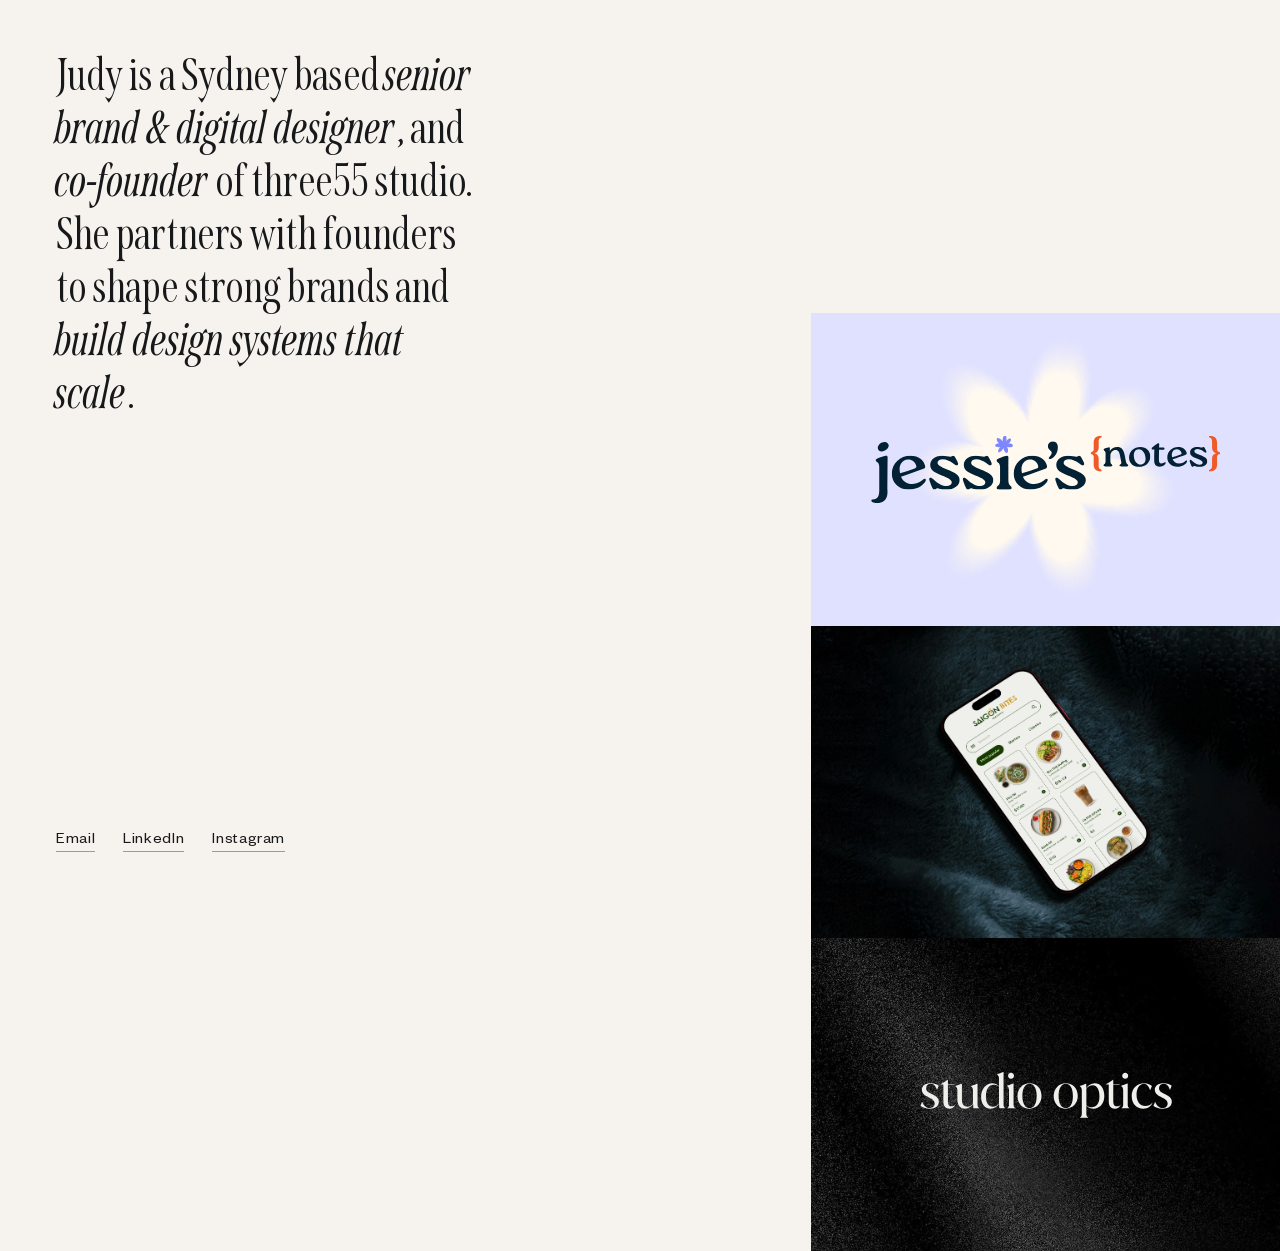
==== index.html @ 159ee89d "Use a static mockup for the Saigon Bites homepage cover Co-Authored-By: Claude Opus 5 <noreply@anthr" ====
<!DOCTYPE html>
<html lang="en">
<head>
<meta charset="utf-8">
<meta name="viewport" content="width=device-width, initial-scale=1">
<title>Judy Lai — Brand &amp; Digital Designer</title>
<meta name="description" content="Judy Lai is a senior brand and digital designer based in Sydney, Australia, and co-founder of three55 studio.">
<link rel="canonical" href="https://judylai.co/">
<meta property="og:type" content="website">
<meta property="og:title" content="Judy Lai — Brand &amp; Digital Designer">
<meta property="og:description" content="Senior brand and digital designer based in Sydney, Australia. Co-founder of three55 studio.">
<meta property="og:image" content="./assets/cover-pendula.jpg">
<meta name="twitter:card" content="summary_large_image">
<link rel="icon" href="/favicon.svg" type="image/svg+xml">
<link rel="stylesheet" href="/css/site.css">
<script src="/vendor/lottie.min.js" defer></script>
<script src="/js/site.js" defer></script>
</head>
<body id="top">

  <main class="home" id="work">

    <div class="home__intro">
      <h1 class="home__statement">
        Judy is a Sydney based <i>senior brand &amp; digital designer</i>, and <i>co-founder</i> of&nbsp;three55 studio. She partners with founders to shape strong brands and <i>build design systems that scale</i>.
      </h1>
      <div class="home__social">
        <a class="hover-accent" href="mailto:judylai.co@gmail.com">Email</a>
        <a class="hover-accent" href="https://www.linkedin.com/in/judyco/" target="_blank" rel="noopener">LinkedIn</a>
        <a class="hover-accent" href="https://www.instagram.com/judy.co" target="_blank" rel="noopener">Instagram</a>
      </div>
    </div>

    <div class="home__work">

      <a class="proj-card" href="/pendula">
        <div class="proj-card__media">
          <video src="/assets/pendula-cover.mp4" autoplay loop muted playsinline preload="metadata"></video>
          <div class="proj-overlay">
            <p>An enterprise level rebrand that lead to a 30M acquisition</p>
          </div>
        </div>
      </a>

      <a class="proj-card" href="/jessies-notes">
        <div class="proj-card__media">
          <div class="lottie" data-lottie="./assets/jessiesnotes-cover.json" data-lottie-fit="slice" role="img" aria-label="Jessie's Notes"></div>
          <div class="proj-overlay">
            <p>An award winning brand &amp; website</p>
          </div>
        </div>
      </a>

      <a class="proj-card" href="/saigon-bites">
        <div class="proj-card__media">
          <img src="/assets/SB-cover-mockup.webp" alt="Saigon Bites" loading="lazy">
          <div class="proj-overlay">
            <p>A slick website that moved phone orders to seamless online ordering</p>
          </div>
        </div>
      </a>

      <a class="proj-card" href="/studio-optics">
        <div class="proj-card__media">
          <div class="lottie" data-lottie="./assets/so-cover.json" data-lottie-fit="slice" role="img" aria-label="Studio Optics"></div>
          <div class="proj-overlay">
            <p>A cohesive brand &amp; website experience for a multi-location business</p>
          </div>
        </div>
      </a>

    </div>

  </main>

</body>
</html>
---- css/site.css ----
/* ==========================================================================
   Judy Lai — portfolio
   Shared styles. Page-specific one-offs stay inline in the HTML.
   ========================================================================== */

/* --- Fonts ---------------------------------------------------------------
   Founders Grotesk and Span Compressed are licensed from Klim Type Foundry.
   These are the .woff2 web kit files — licensed for web embedding. Do not
   commit the desktop .otf files here. See README.
   ------------------------------------------------------------------------ */
@font-face { font-family: 'Span Compressed'; src: url('../fonts/SpanCompressed-Light.woff2') format('woff2');         font-weight: 300; font-display: swap; }
@font-face { font-family: 'Span Compressed'; src: url('../fonts/SpanCompressed-Regular.woff2') format('woff2');       font-weight: 400; font-display: swap; }
@font-face { font-family: 'Span Compressed'; src: url('../fonts/SpanCompressed-RegularItalic.woff2') format('woff2'); font-weight: 400; font-style: italic; font-display: swap; }
@font-face { font-family: 'Founders Grotesk'; src: url('../fonts/FoundersGrotesk-Light.woff2') format('woff2');    font-weight: 300; font-display: swap; }
@font-face { font-family: 'Founders Grotesk'; src: url('../fonts/FoundersGrotesk-Regular.woff2') format('woff2');  font-weight: 400; font-display: swap; }
@font-face { font-family: 'Founders Grotesk'; src: url('../fonts/FoundersGrotesk-Medium.woff2') format('woff2');   font-weight: 500; font-display: swap; }
@font-face { font-family: 'Founders Grotesk'; src: url('../fonts/FoundersGrotesk-Semibold.woff2') format('woff2'); font-weight: 600; font-display: swap; }
@font-face { font-family: 'Founders Grotesk'; src: url('../fonts/FoundersGrotesk-Bold.woff2') format('woff2');     font-weight: 700; font-display: swap; }

/* --- Tokens --------------------------------------------------------------- */
:root {
  --paper:  #F6F3EE;
  --ink:    #17181A;
  --ink-60: #454641;
  --ink-40: #8A8578;
  --accent: #F05436;
  --rule:   rgba(23, 24, 26, 0.1);
  --gutter: 56px;
  --sans:  'Founders Grotesk', sans-serif;
  --serif: 'Span Compressed', serif;
}

/* --- Base ----------------------------------------------------------------- */
* { box-sizing: border-box; }

body {
  margin: 0;
  background: var(--paper);
  color: var(--ink);
  font-family: var(--sans);
  min-height: 100vh;
  -webkit-font-smoothing: antialiased;
}

::selection { background: var(--accent); color: var(--paper); }

img, video { max-width: 100%; }

/* Each case study sets its own selection colour via a body class. */
body.case-pendula      ::selection { background: #008FEF; color: #fff; }
body.case-jessiesnotes ::selection { background: #2B4EFF; color: #fff; }
body.case-saigonbites  ::selection { background: #C1502E; color: #fff; }
body.case-studiooptics ::selection { background: #3F7D6E; color: #fff; }

/* --- Links ---------------------------------------------------------------- */
/* Replaces the design export's `style-hover` attribute. */
a.hover-accent { transition: color 0.2s ease; }
a.hover-accent:hover,
a.hover-accent:focus-visible { color: var(--accent); }

:focus-visible { outline: 2px solid var(--accent); outline-offset: 3px; }

/* --- Motion --------------------------------------------------------------- */
@keyframes fadeUp {
  from { opacity: 0; transform: translateY(14px); }
  to   { opacity: 1; transform: translateY(0); }
}

@media (prefers-reduced-motion: reduce) {
  *, *::before, *::after {
    animation-duration: 0.01ms !important;
    animation-iteration-count: 1 !important;
    transition-duration: 0.01ms !important;
    scroll-behavior: auto !important;
  }
}

/* ==========================================================================
   Home
   ========================================================================== */
.home {
  display: grid;
  /* the media column stops shrinking at 440px; the text column absorbs the
     loss until the 900px breakpoint stacks them */
  grid-template-columns: minmax(0, 60fr) minmax(440px, 40fr);
  gap: 51px;
  align-items: start;
  width: 100%;
  padding-left: var(--gutter);
}

.home__intro {
  position: sticky;
  top: 0;
  height: 100vh;
  display: flex;
  flex-direction: column;
  justify-content: space-between;
  padding: 48px 0;
}

.home__statement {
  font-family: var(--serif);
  font-weight: 300;
  font-size: clamp(2rem, 3.6vw, 3.2rem);
  line-height: 1.15;
  letter-spacing: -0.02em;
  margin: 0;
  max-width: 20ch;
  animation: fadeUp 0.8s ease 0.1s both;
}

/* The italic phrases keep the font's default tracking. */
.home__statement i {
  letter-spacing: normal;
}

.home__social {
  display: flex;
  gap: 28px;
  flex-wrap: wrap;
}

.home__social a {
  font-size: 16px;
  letter-spacing: 0.04em;
  color: var(--ink);
  text-decoration: none;
  border-bottom: 1px solid rgba(23, 24, 26, 0.4);
}

.home__work { display: flex; flex-direction: column; }

/* --- Project cards -------------------------------------------------------- */
.proj-card {
  position: relative;
  display: block;
  text-decoration: none;
  color: var(--ink);
}

.proj-card__media {
  width: 100%;
  /* A fixed ratio keeps every card the same height and stops the frame
     reshaping as the window resizes, which was cropping the logos. 3:2 fits
     the Jessie's artboard (640x432); the 4:3 assets crop top and bottom. */
  aspect-ratio: 3 / 2;
  overflow: hidden;
  position: relative;
}

.proj-card__media > img,
.proj-card__media > video,
.proj-card__media > .lottie {
  display: block;
  width: 100%;
  height: 100%;
  object-fit: cover;
}

.proj-overlay {
  position: absolute;
  inset: 0;
  display: flex;
  align-items: center;
  justify-content: center;
  padding: 0 12%;
  opacity: 0;
  background: transparent;
  transition: opacity 0.3s ease, background 0.3s ease;
}

.proj-card:hover .proj-overlay,
.proj-card:focus-visible .proj-overlay { opacity: 1; background: var(--accent); }

.proj-overlay p {
  font-family: var(--serif);
  font-style: italic;
  font-weight: 300;
  font-size: clamp(1.4rem, 2vw, 1.9rem);
  line-height: 1.3;
  color: var(--paper);
  margin: 0;
  text-align: center;
}

/* ==========================================================================
   Case studies — shared chrome
   ========================================================================== */
.site-header {
  position: sticky;
  top: 0;
  z-index: 40;
  display: flex;
  align-items: center;
  justify-content: space-between;
  padding: 28px var(--gutter);
  background: rgba(246, 243, 238, 0.9);
  backdrop-filter: blur(8px);
  border-bottom: 1px solid rgba(23, 24, 26, 0.08);
}

.site-header__back {
  font-size: 13px;
  letter-spacing: 0.04em;
  color: var(--ink);
  text-decoration: none;
  font-weight: 500;
  display: flex;
  align-items: center;
  gap: 8px;
}

.site-header__back svg { display: block; margin-top: -3px; }

.site-header__wordmark {
  font-weight: 700;
  font-size: 15px;
  letter-spacing: 0.02em;
  color: var(--ink);
  text-decoration: none;
}

.eyebrow {
  font-size: 13px;
  letter-spacing: 0.14em;
  text-transform: uppercase;
  color: var(--accent);
  margin: 0 0 20px;
  font-weight: 600;
}

.case-hero { padding: 100px var(--gutter) 32px; max-width: 1000px; }

.case-hero__title {
  font-family: var(--serif);
  font-weight: 400;
  font-size: clamp(2.8rem, 7vw, 5.4rem);
  line-height: 1.02;
  margin: 0 0 28px;
}

.case-hero__lede {
  font-size: 19px;
  font-weight: 300;
  line-height: 1.65;
  color: var(--ink-60);
  max-width: 56ch;
  margin: 0;
}

/* Problem / solution pair */
.case-brief {
  padding: 0 var(--gutter) 80px;
  max-width: 1000px;
  display: grid;
  grid-template-columns: 1fr 1fr;
  gap: 56px;
}

.case-brief h2 {
  font-size: 13px;
  letter-spacing: 0.14em;
  text-transform: uppercase;
  color: var(--accent);
  margin: 0 0 14px;
  font-weight: 400;
}

.case-brief p {
  font-size: 17px;
  font-weight: 300;
  line-height: 1.7;
  color: var(--ink);
  margin: 0;
}

/* Stats — three figures in a row. The figure matches the footer nav size. */
.case-stats {
  padding: 0 var(--gutter) 80px;
  max-width: 1000px;
  display: grid;
  grid-template-columns: repeat(3, 1fr);
  gap: 56px;
}

.case-stats__figure {
  font-family: var(--serif);
  font-size: clamp(2rem, 5vw, 3.6rem);
  line-height: 1;
  color: var(--accent);
  margin: 0 0 14px;
}

.case-stats__label {
  font-size: 17px;
  font-weight: 300;
  line-height: 1.7;
  color: var(--ink);
  margin: 0;
}

/* Testimonial — indented callout, opening quote mark hangs outside the text */
.case-quote {
  padding: 0 var(--gutter) 96px;
  max-width: 1000px;
}

.case-quote blockquote {
  margin: 0;
  padding-left: 80px;
}

.case-quote__text {
  position: relative;
  font-family: var(--serif);
  font-size: clamp(1.8rem, 3.4vw, 2.8rem);
  line-height: 1.15;
  color: var(--accent);
  margin: 0;
}

.case-quote__mark {
  position: absolute;
  right: 100%;
}

.case-quote__cite {
  font-size: 15px;
  font-weight: 300;
  line-height: 1.5;
  color: var(--ink-60);
  margin-top: 24px;
}

/* Media sections */
.case-media { padding: 0 var(--gutter) 96px; max-width: 1180px; }
.case-media__stack { display: flex; flex-direction: column; gap: 24px; }
.case-media__grid { display: grid; grid-template-columns: 1fr 1fr; gap: 24px; }

.case-media img,
.case-media video,
.case-media .lottie {
  width: 100%;
  height: auto;          /* honour the intrinsic width/height attributes */
  display: block;
  border-radius: 12px;
}

.span-2 { grid-column: span 2; }
.ratio-16-9 { aspect-ratio: 16 / 9; object-fit: cover; }
.ratio-1-1  { aspect-ratio: 1 / 1;  object-fit: cover; }

/* Lottie containers are empty until JS injects an SVG. That SVG carries its own
   intrinsic size, which would otherwise widen its grid track and spill past the
   rounded corners — so clip it and let it shrink. Pair with a .ratio-* class,
   since an empty div has no height of its own. */
.case-media .lottie,
.proj-card__media > .lottie {
  overflow: hidden;
  min-width: 0;
}

.rounded { border-radius: 12px; overflow: hidden; }

/* --- Footer --------------------------------------------------------------- */
.site-footer {
  padding: 64px var(--gutter) 48px;
  max-width: 1180px;
  border-top: 1px solid var(--rule);
}

.site-footer__nav {
  display: flex;
  justify-content: space-between;
  align-items: flex-start;
  gap: 40px;
  margin-bottom: 48px;
}

.site-footer__next {
  font-family: var(--serif);
  font-size: clamp(2rem, 5vw, 3.6rem);
  color: var(--ink);
  text-decoration: none;
  display: flex;
  align-items: center;
  gap: 16px;
}

.site-footer__next svg { display: block; flex: none; }

.site-footer__meta {
  display: flex;
  justify-content: space-between;
  gap: 16px;
  font-size: 12px;
  color: var(--ink-40);
}

.site-footer__meta a { color: var(--ink-40); text-decoration: none; }

/* ==========================================================================
   Responsive
   The export was desktop-only; these are the minimum breakpoints needed to
   stop the two-column layouts collapsing on phones.
   ========================================================================== */
@media (max-width: 1200px) {
  .home { grid-template-columns: 1fr 1fr; }
}

@media (max-width: 900px) {
  :root { --gutter: 24px; }

  .home {
    grid-template-columns: 1fr;
    gap: 32px;
  }

  .home__intro {
    position: static;
    height: auto;
    gap: 40px;
    padding: 40px var(--gutter) 0 0;
  }

  .home__statement { max-width: none; }

  .proj-overlay { opacity: 1; background: transparent; align-items: flex-end; padding: 24px; }
  .proj-overlay p {
    text-align: left;
    font-size: 1.15rem;
    text-shadow: 0 1px 24px rgba(0, 0, 0, 0.55);
  }

  .case-brief { grid-template-columns: 1fr; gap: 32px; }
  /* two across; the third wraps under the first with the same spacing */
  .case-stats { grid-template-columns: 1fr 1fr; gap: 32px 24px; }
  .case-quote blockquote { padding-left: 32px; }
  .case-media__grid { grid-template-columns: 1fr; }
  .span-2 { grid-column: auto; }

  .case-hero { padding-top: 64px; }
  /* not enough width for two names — show the next project only */
  .site-footer__navitem:first-child { display: none; }

  .site-footer__meta { flex-direction: column; }
}

/* Award links — chip and awards box on case pages */
a.award-chip {
  transition: transform 0.2s ease, box-shadow 0.2s ease;
}
a.award-chip:hover,
a.award-chip:focus-visible {
  transform: translateY(-2px);
  box-shadow: 0 6px 16px rgba(0, 0, 0, 0.16);
}

/* Awards box — outlined, title on the left (40%), award list on the right (60%).
   Same 582px width as the single-line banner it replaced. */
.award-box {
  display: grid;
  grid-template-columns: 2fr 3fr;
  gap: 20px;
  max-width: 582px;
  padding: 16px 21px;
  border: 1px solid #FF6B4A;
  border-radius: 14px;
  font-size: 15px;
  line-height: 1.5;
}

.award-box__title {
  margin: 0;
  font-weight: 600;
  color: #FF6B4A;
}

.award-box__title a {
  color: inherit;
  text-decoration: underline;
  text-underline-offset: 3px;
}

.award-box__list {
  list-style: none;
  margin: 0;
  padding: 0;
  color: var(--ink);
}

/* star bullet hangs, so a wrapped line lines up with the text above */
.award-box__list li {
  padding-left: 1.3em;
  text-indent: -1.3em;
}

.award-box__list li::before {
  content: "✦";
  display: inline-block;
  width: 1.3em;
  text-indent: 0;
}

@media (max-width: 900px) {
  /* too narrow for two columns — title sits above the list */
  .award-box { grid-template-columns: 1fr; gap: 8px; }
}
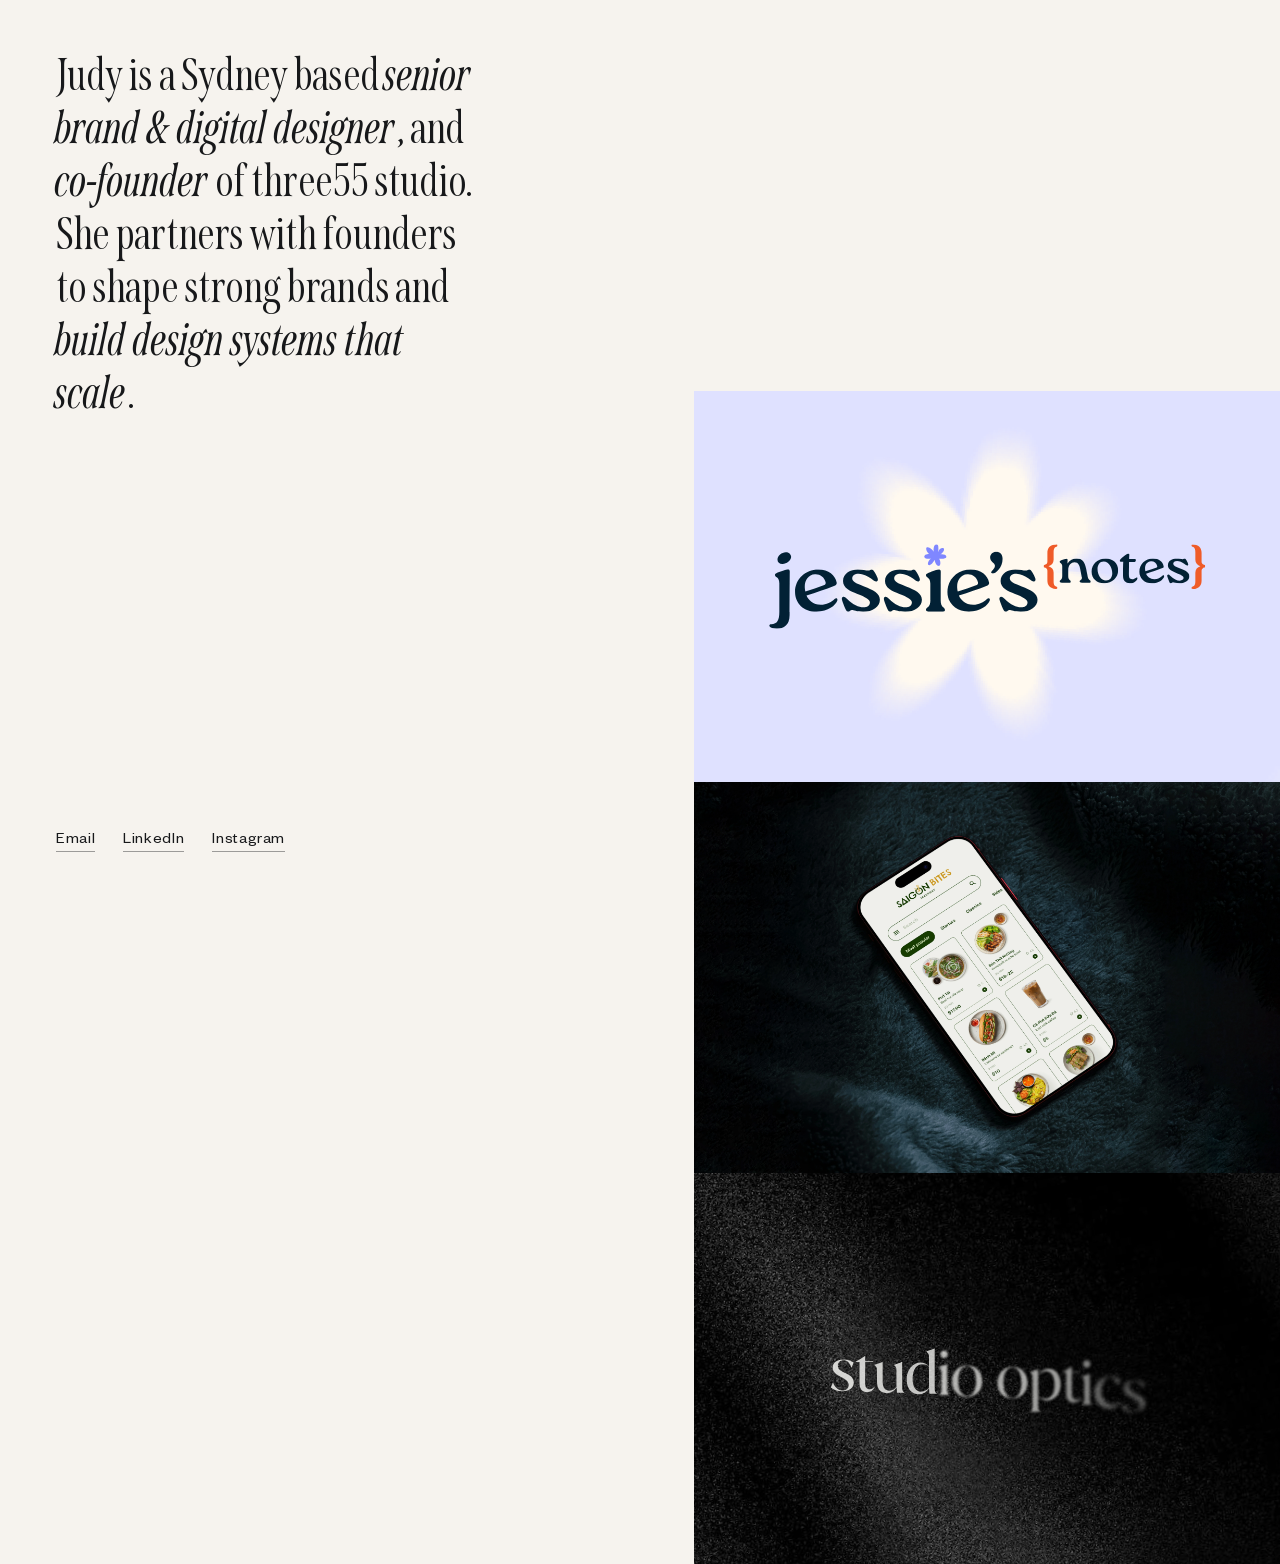
==== commit 2e9320c3: "Switch the site favicon to favicon2.svg Co-Authored-By: Claude Opus 5 <noreply@anthropic.com>" ====
--- a/index.html
+++ b/index.html
@@ -11,7 +11,7 @@
 <meta property="og:description" content="Senior brand and digital designer based in Sydney, Australia. Co-founder of three55 studio.">
 <meta property="og:image" content="./assets/cover-pendula.jpg">
 <meta name="twitter:card" content="summary_large_image">
-<link rel="icon" href="/favicon.svg" type="image/svg+xml">
+<link rel="icon" href="/favicon2.svg" type="image/svg+xml">
 <link rel="stylesheet" href="/css/site.css">
 <script src="/vendor/lottie.min.js" defer></script>
 <script src="/js/site.js" defer></script>
--- a/css/site.css
+++ b/css/site.css
@@ -80,8 +80,7 @@
    ========================================================================== */
 .home {
   display: grid;
-  /* the media column stops shrinking at 440px; the text column absorbs the
-     loss until the 900px breakpoint stacks them */
+  /* 60:40 on large screens; 50:50 from 1513px down, single column below 900px */
   grid-template-columns: minmax(0, 60fr) minmax(440px, 40fr);
   gap: 51px;
   align-items: start;
@@ -170,7 +169,12 @@
   transition: opacity 0.3s ease, background 0.3s ease;
 }
 
-.proj-card:hover .proj-overlay,
+/* Hover is limited to mice so a tap doesn't leave the overlay stuck on. Touch
+   screens reveal captions on scroll instead — see the (hover: none) block. */
+@media (hover: hover) {
+  .proj-card:hover .proj-overlay { opacity: 1; background: var(--accent); }
+}
+
 .proj-card:focus-visible .proj-overlay { opacity: 1; background: var(--accent); }
 
 .proj-overlay p {
@@ -405,33 +409,38 @@
    The export was desktop-only; these are the minimum breakpoints needed to
    stop the two-column layouts collapsing on phones.
    ========================================================================== */
-@media (max-width: 1200px) {
+/* 50:50 on laptops (up to 1513px wide); 60:40 above that */
+@media (max-width: 1513px) {
   .home { grid-template-columns: 1fr 1fr; }
 }
 
 @media (max-width: 900px) {
   :root { --gutter: 24px; }
 
+  /* cards run edge to edge; only the intro keeps the page margin */
   .home {
     grid-template-columns: 1fr;
     gap: 32px;
+    padding-left: 0;
   }
 
   .home__intro {
     position: static;
     height: auto;
     gap: 40px;
-    padding: 40px var(--gutter) 0 0;
+    padding: 40px var(--gutter) 0;
   }
 
-  .home__statement { max-width: none; }
-
-  .proj-overlay { opacity: 1; background: transparent; align-items: flex-end; padding: 24px; }
-  .proj-overlay p {
-    text-align: left;
-    font-size: 1.15rem;
-    text-shadow: 0 1px 24px rgba(0, 0, 0, 0.55);
+  /* single column: hold the size at 37px (what 1024px gets) rather than letting
+     it drop to the 32px floor, and keep the box to 70% of the screen for a
+     shorter line. Phones go full width at 32px — see the 600px block. */
+  .home__statement {
+    max-width: 70vw;
+    font-size: 2.3125rem;
   }
+
+  .proj-overlay { padding: 0 24px; }
+  .proj-overlay p { font-size: 1.15rem; }
 
   .case-brief { grid-template-columns: 1fr; gap: 32px; }
   /* two across; the third wraps under the first with the same spacing */
@@ -445,6 +454,32 @@
   .site-footer__navitem:first-child { display: none; }
 
   .site-footer__meta { flex-direction: column; }
+}
+
+@media (max-width: 600px) {
+  .home__statement { max-width: none; font-size: 2rem; }
+}
+
+/* Touch screens: a card's caption fades in over a soft shade while the card
+   crosses the middle of the screen (.is-in-view comes from site.js). */
+@media (hover: none) {
+  .proj-overlay {
+    align-items: flex-end;
+    justify-content: flex-start;
+    padding: 24px;
+    background: linear-gradient(to top, rgba(23, 24, 26, 0.55), rgba(23, 24, 26, 0) 65%);
+    transition: opacity 0.5s ease;
+  }
+
+  .proj-overlay p {
+    text-align: left;
+    text-shadow: 0 1px 12px rgba(0, 0, 0, 0.35);
+    transform: translateY(8px);
+    transition: transform 0.5s ease;
+  }
+
+  .proj-card.is-in-view .proj-overlay { opacity: 1; }
+  .proj-card.is-in-view .proj-overlay p { transform: none; }
 }
 
 /* Award links — chip and awards box on case pages */
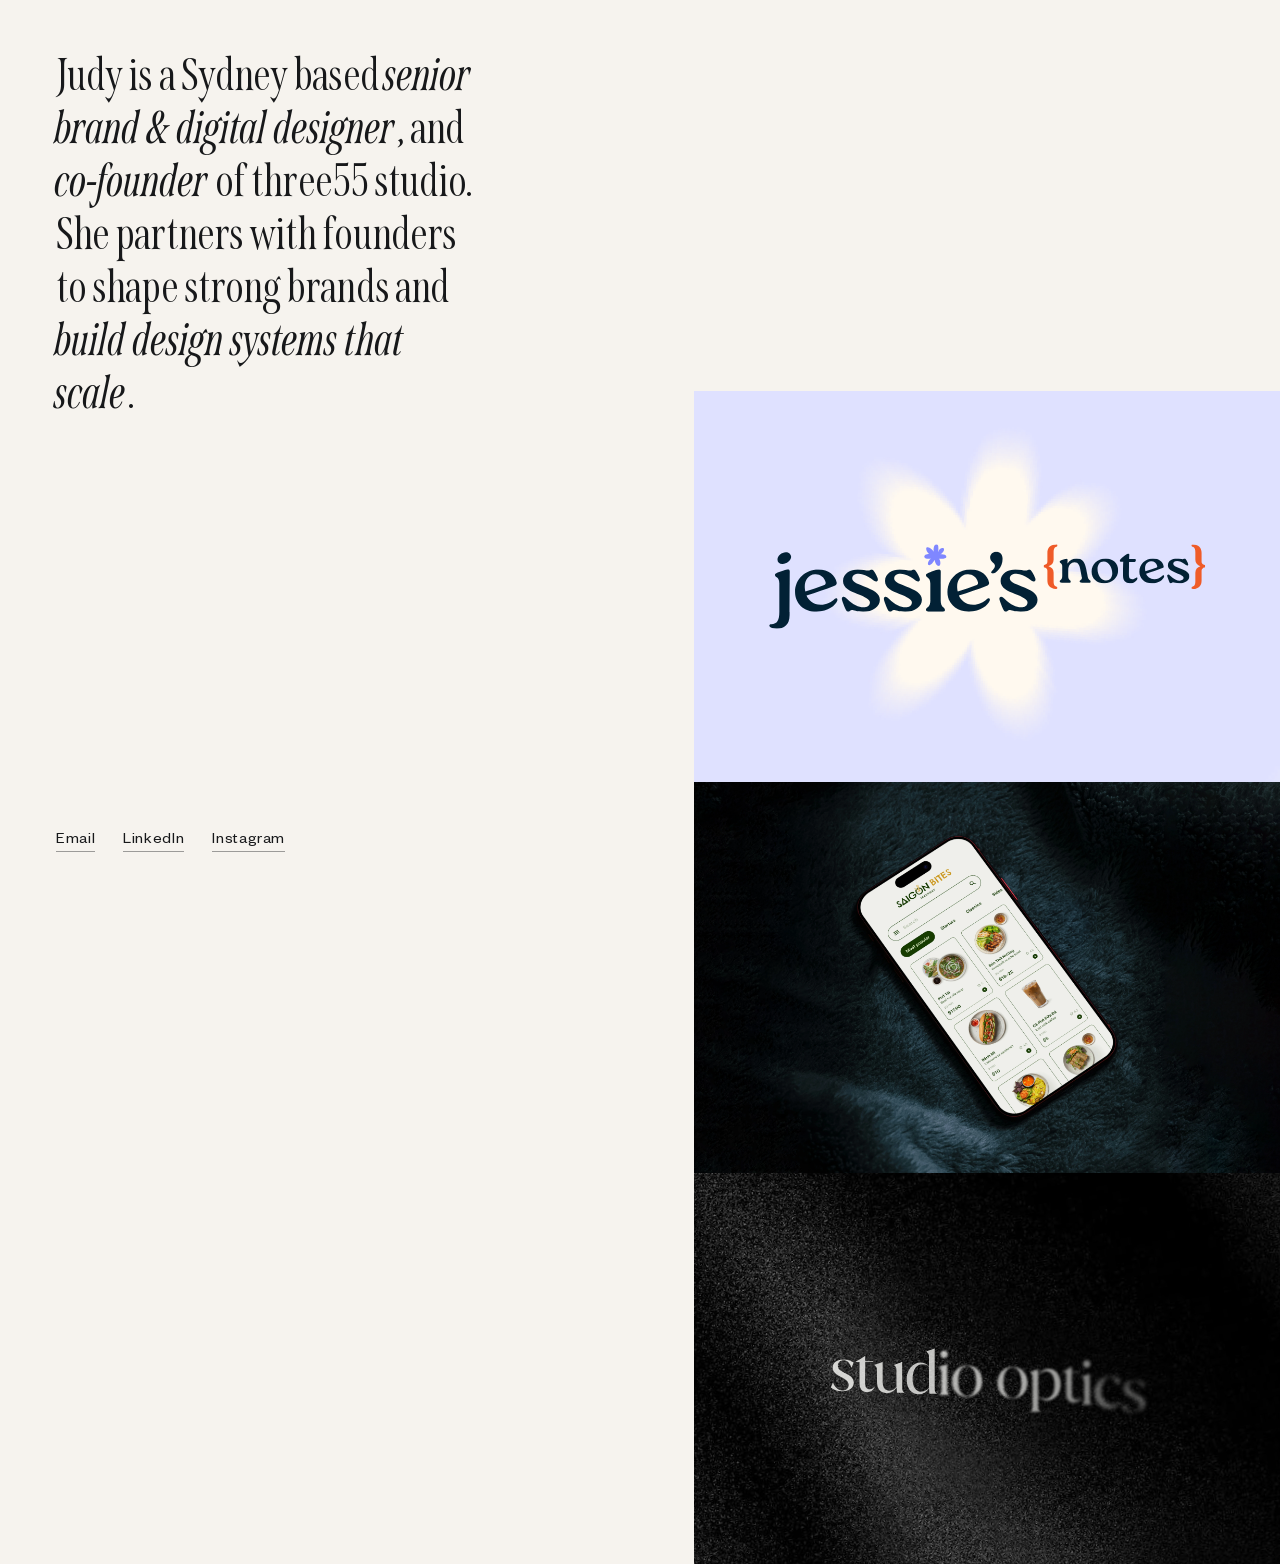
==== commit c5d1242c: "Size homepage captions for tablets and stop single-word last lines Tablets keep the desktop caption " ====
--- a/index.html
+++ b/index.html
@@ -37,7 +37,7 @@
         <div class="proj-card__media">
           <video src="/assets/pendula-cover.mp4" autoplay loop muted playsinline preload="metadata"></video>
           <div class="proj-overlay">
-            <p>An enterprise level rebrand that lead to a 30M acquisition</p>
+            <p>An enterprise level rebrand that lead to a 30M&nbsp;acquisition</p>
           </div>
         </div>
       </a>
@@ -46,7 +46,7 @@
         <div class="proj-card__media">
           <div class="lottie" data-lottie="./assets/jessiesnotes-cover.json" data-lottie-fit="slice" role="img" aria-label="Jessie's Notes"></div>
           <div class="proj-overlay">
-            <p>An award winning brand &amp; website</p>
+            <p>An award winning brand &amp;&nbsp;website</p>
           </div>
         </div>
       </a>
@@ -55,7 +55,7 @@
         <div class="proj-card__media">
           <img src="/assets/SB-cover-mockup.webp" alt="Saigon Bites" loading="lazy">
           <div class="proj-overlay">
-            <p>A slick website that moved phone orders to seamless online ordering</p>
+            <p>A slick website that moved phone orders to seamless online&nbsp;ordering</p>
           </div>
         </div>
       </a>
@@ -64,7 +64,7 @@
         <div class="proj-card__media">
           <div class="lottie" data-lottie="./assets/so-cover.json" data-lottie-fit="slice" role="img" aria-label="Studio Optics"></div>
           <div class="proj-overlay">
-            <p>A cohesive brand &amp; website experience for a multi-location business</p>
+            <p>A cohesive brand &amp; website experience for a multilocation&nbsp;business</p>
           </div>
         </div>
       </a>
--- a/css/site.css
+++ b/css/site.css
@@ -186,6 +186,7 @@
   color: var(--paper);
   margin: 0;
   text-align: center;
+  text-wrap: pretty;     /* avoids a lone word on the last line where supported */
 }
 
 /* ==========================================================================
@@ -440,7 +441,7 @@
   }
 
   .proj-overlay { padding: 0 24px; }
-  .proj-overlay p { font-size: 1.15rem; }
+  /* caption text keeps the desktop size range until phones (600px block) */
 
   .case-brief { grid-template-columns: 1fr; gap: 32px; }
   /* two across; the third wraps under the first with the same spacing */
@@ -458,6 +459,8 @@
 
 @media (max-width: 600px) {
   .home__statement { max-width: none; font-size: 2rem; }
+  /* narrower caption box so a single word doesn't hang on the last line */
+  .proj-overlay p { font-size: 1.15rem; max-width: 90%; }
 }
 
 /* Touch screens: a card's caption fades in over a soft shade while the card
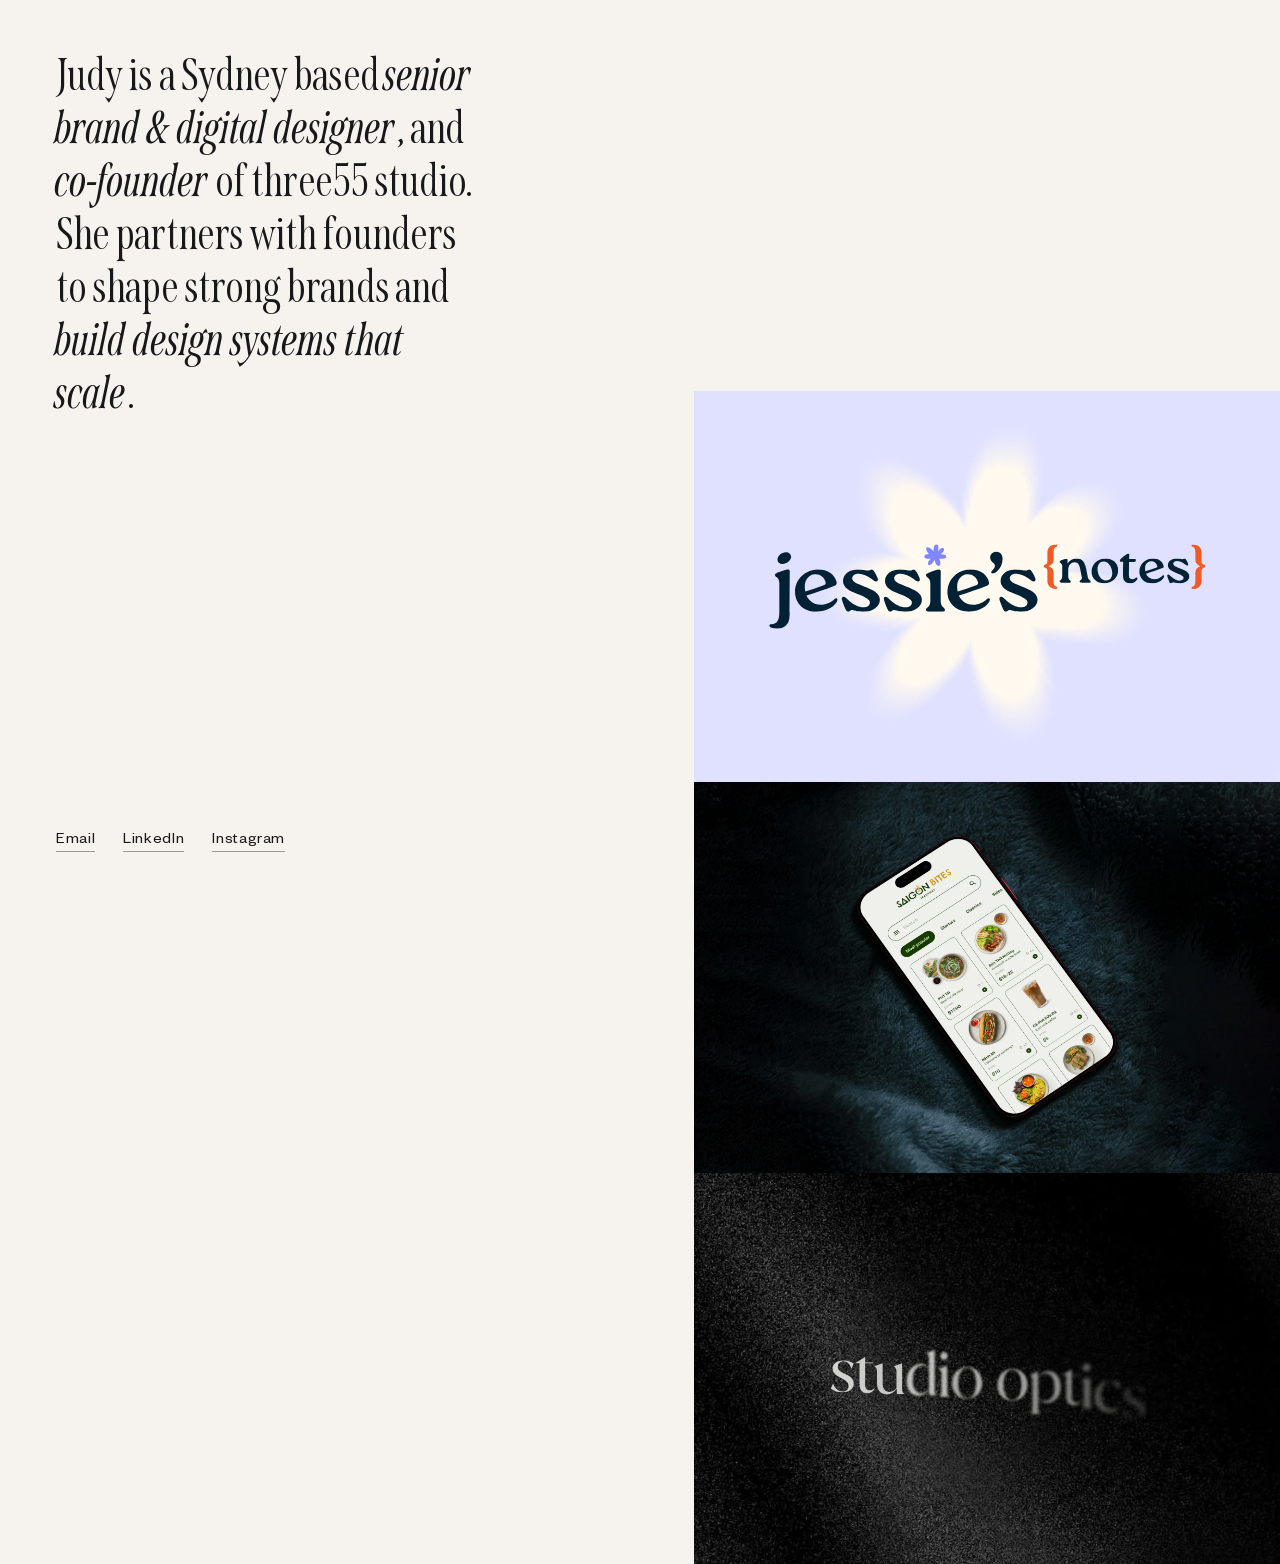
==== commit eed3762d: "Shorten homepage captions instead of forcing line breaks Removes the narrower caption box, joined la" ====
--- a/index.html
+++ b/index.html
@@ -37,7 +37,7 @@
         <div class="proj-card__media">
           <video src="/assets/pendula-cover.mp4" autoplay loop muted playsinline preload="metadata"></video>
           <div class="proj-overlay">
-            <p>An enterprise level rebrand that lead to a 30M&nbsp;acquisition</p>
+            <p>An enterprise level rebrand that led to a 30M acquisition</p>
           </div>
         </div>
       </a>
@@ -46,7 +46,7 @@
         <div class="proj-card__media">
           <div class="lottie" data-lottie="./assets/jessiesnotes-cover.json" data-lottie-fit="slice" role="img" aria-label="Jessie's Notes"></div>
           <div class="proj-overlay">
-            <p>An award winning brand &amp;&nbsp;website</p>
+            <p>An award winning brand &amp; website</p>
           </div>
         </div>
       </a>
@@ -55,7 +55,7 @@
         <div class="proj-card__media">
           <img src="/assets/SB-cover-mockup.webp" alt="Saigon Bites" loading="lazy">
           <div class="proj-overlay">
-            <p>A slick website that moved phone orders to seamless online&nbsp;ordering</p>
+            <p>A website that took phone orders online</p>
           </div>
         </div>
       </a>
@@ -64,7 +64,7 @@
         <div class="proj-card__media">
           <div class="lottie" data-lottie="./assets/so-cover.json" data-lottie-fit="slice" role="img" aria-label="Studio Optics"></div>
           <div class="proj-overlay">
-            <p>A cohesive brand &amp; website experience for a multilocation&nbsp;business</p>
+            <p>A cohesive brand &amp; website for a multilocation business</p>
           </div>
         </div>
       </a>
--- a/css/site.css
+++ b/css/site.css
@@ -186,7 +186,6 @@
   color: var(--paper);
   margin: 0;
   text-align: center;
-  text-wrap: pretty;     /* avoids a lone word on the last line where supported */
 }
 
 /* ==========================================================================
@@ -459,8 +458,7 @@
 
 @media (max-width: 600px) {
   .home__statement { max-width: none; font-size: 2rem; }
-  /* narrower caption box so a single word doesn't hang on the last line */
-  .proj-overlay p { font-size: 1.15rem; max-width: 90%; }
+  .proj-overlay p { font-size: 1.15rem; }
 }
 
 /* Touch screens: a card's caption fades in over a soft shade while the card
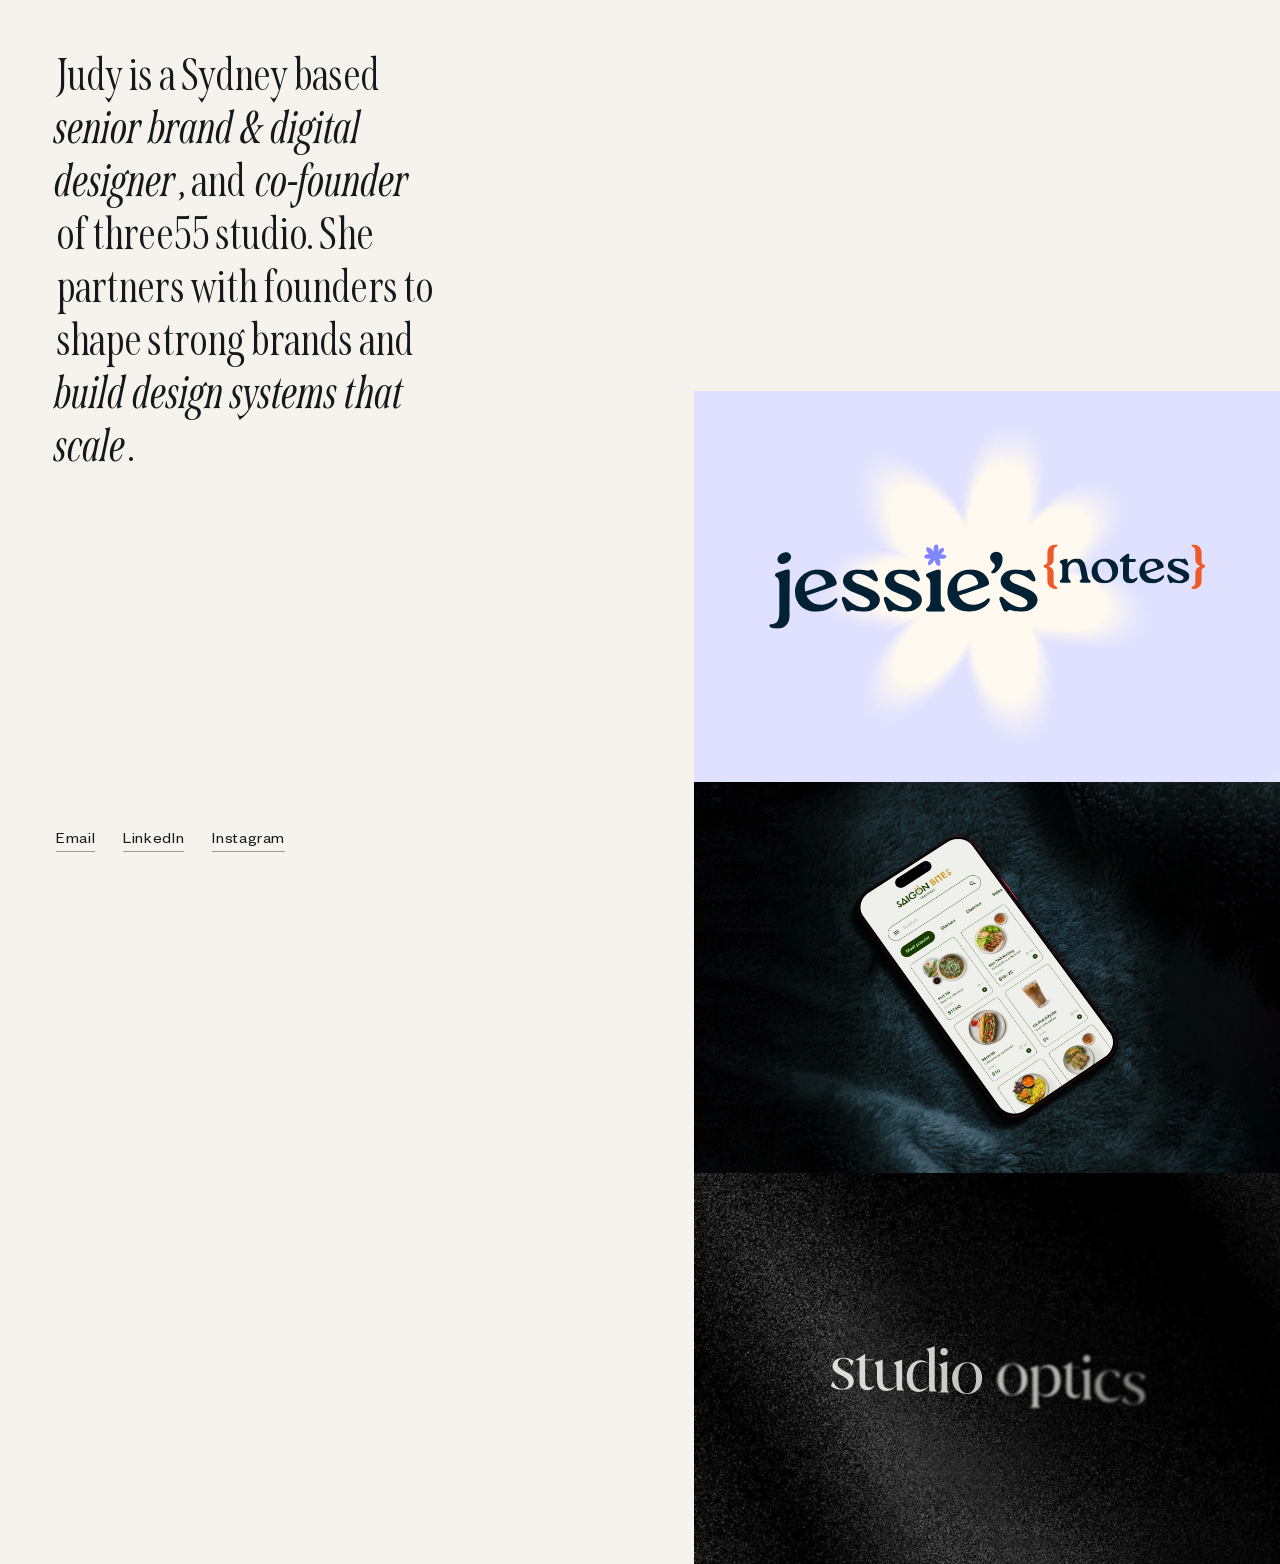
==== commit a5d01c51: "Double the space before italic phrases in the homepage statement The first italic letter leans back " ====
--- a/index.html
+++ b/index.html
@@ -22,7 +22,7 @@
 
     <div class="home__intro">
       <h1 class="home__statement">
-        Judy is a Sydney based <i>senior brand &amp; digital designer</i>, and <i>co-founder</i> of&nbsp;three55 studio. She partners with founders to shape strong brands and <i>build design systems that scale</i>.
+        Judy is a Sydney based<span class="italic-gap"> </span><i>senior brand &amp; digital designer</i>, and<span class="italic-gap"> </span><i>co-founder</i> of&nbsp;three55 studio. She partners with founders to shape strong brands and<span class="italic-gap"> </span><i>build design systems that scale</i>.
       </h1>
       <div class="home__social">
         <a class="hover-accent" href="mailto:judylai.co@gmail.com">Email</a>
--- a/css/site.css
+++ b/css/site.css
@@ -114,6 +114,14 @@
   letter-spacing: normal;
 }
 
+/* The space before an italic phrase reads tight because the first italic
+   letter leans back into it, so it's doubled (a space here is ~0.12em). It's
+   the space that widens rather than a margin on the <i>, so a phrase that
+   starts a line isn't pushed in — a space at the end of a line hangs. */
+.home__statement .italic-gap {
+  word-spacing: 0.12em;
+}
+
 .home__social {
   display: flex;
   gap: 28px;
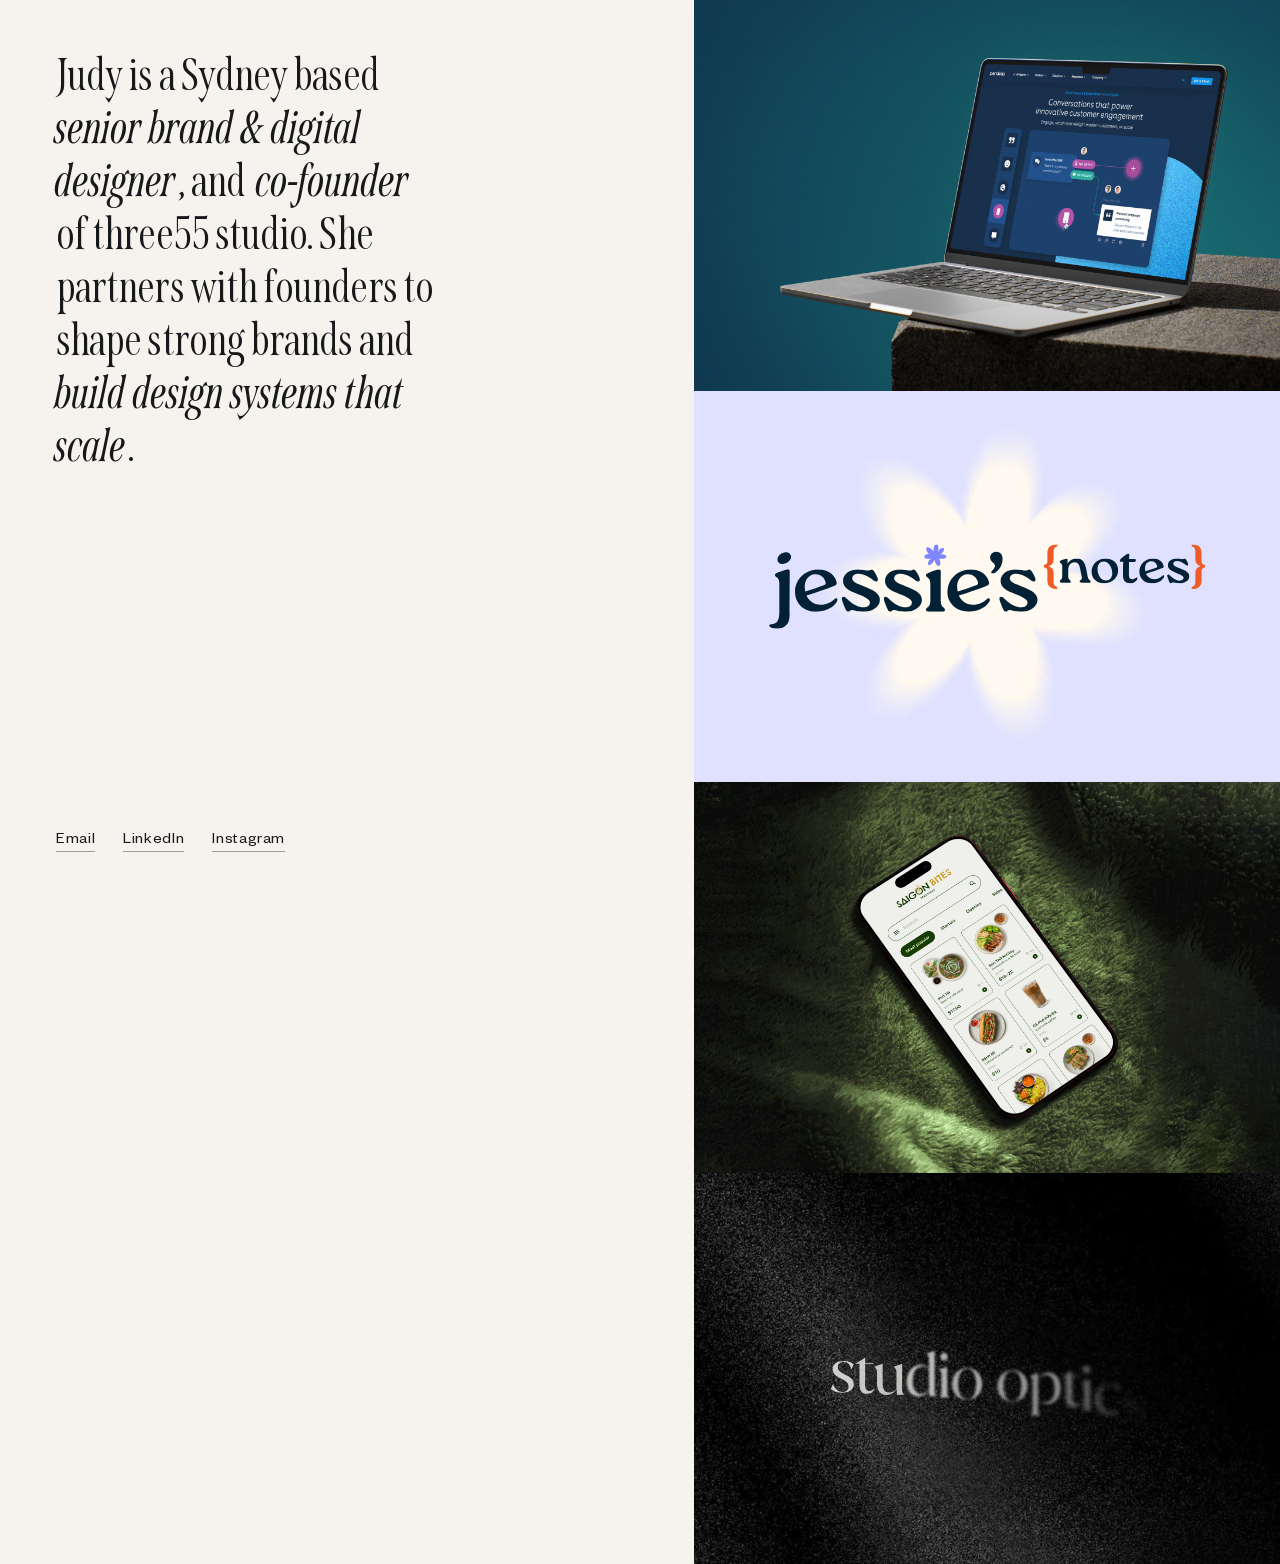
==== commit e0cf98fb: "Replace the Pendula and Saigon Bites homepage covers Pendula moves from a looping video to a still m" ====
--- a/index.html
+++ b/index.html
@@ -35,7 +35,7 @@
 
       <a class="proj-card" href="/pendula">
         <div class="proj-card__media">
-          <video src="/assets/pendula-cover.mp4" autoplay loop muted playsinline preload="metadata"></video>
+          <img src="/assets/pendula-homepage-card.webp" alt="Pendula">
           <div class="proj-overlay">
             <p>An enterprise level rebrand that led to a 30M acquisition</p>
           </div>
@@ -53,7 +53,7 @@
 
       <a class="proj-card" href="/saigon-bites">
         <div class="proj-card__media">
-          <img src="/assets/SB-cover-mockup.webp" alt="Saigon Bites" loading="lazy">
+          <img src="/assets/sb-cover-mockup2.webp" alt="Saigon Bites" loading="lazy">
           <div class="proj-overlay">
             <p>A website that took phone orders online</p>
           </div>
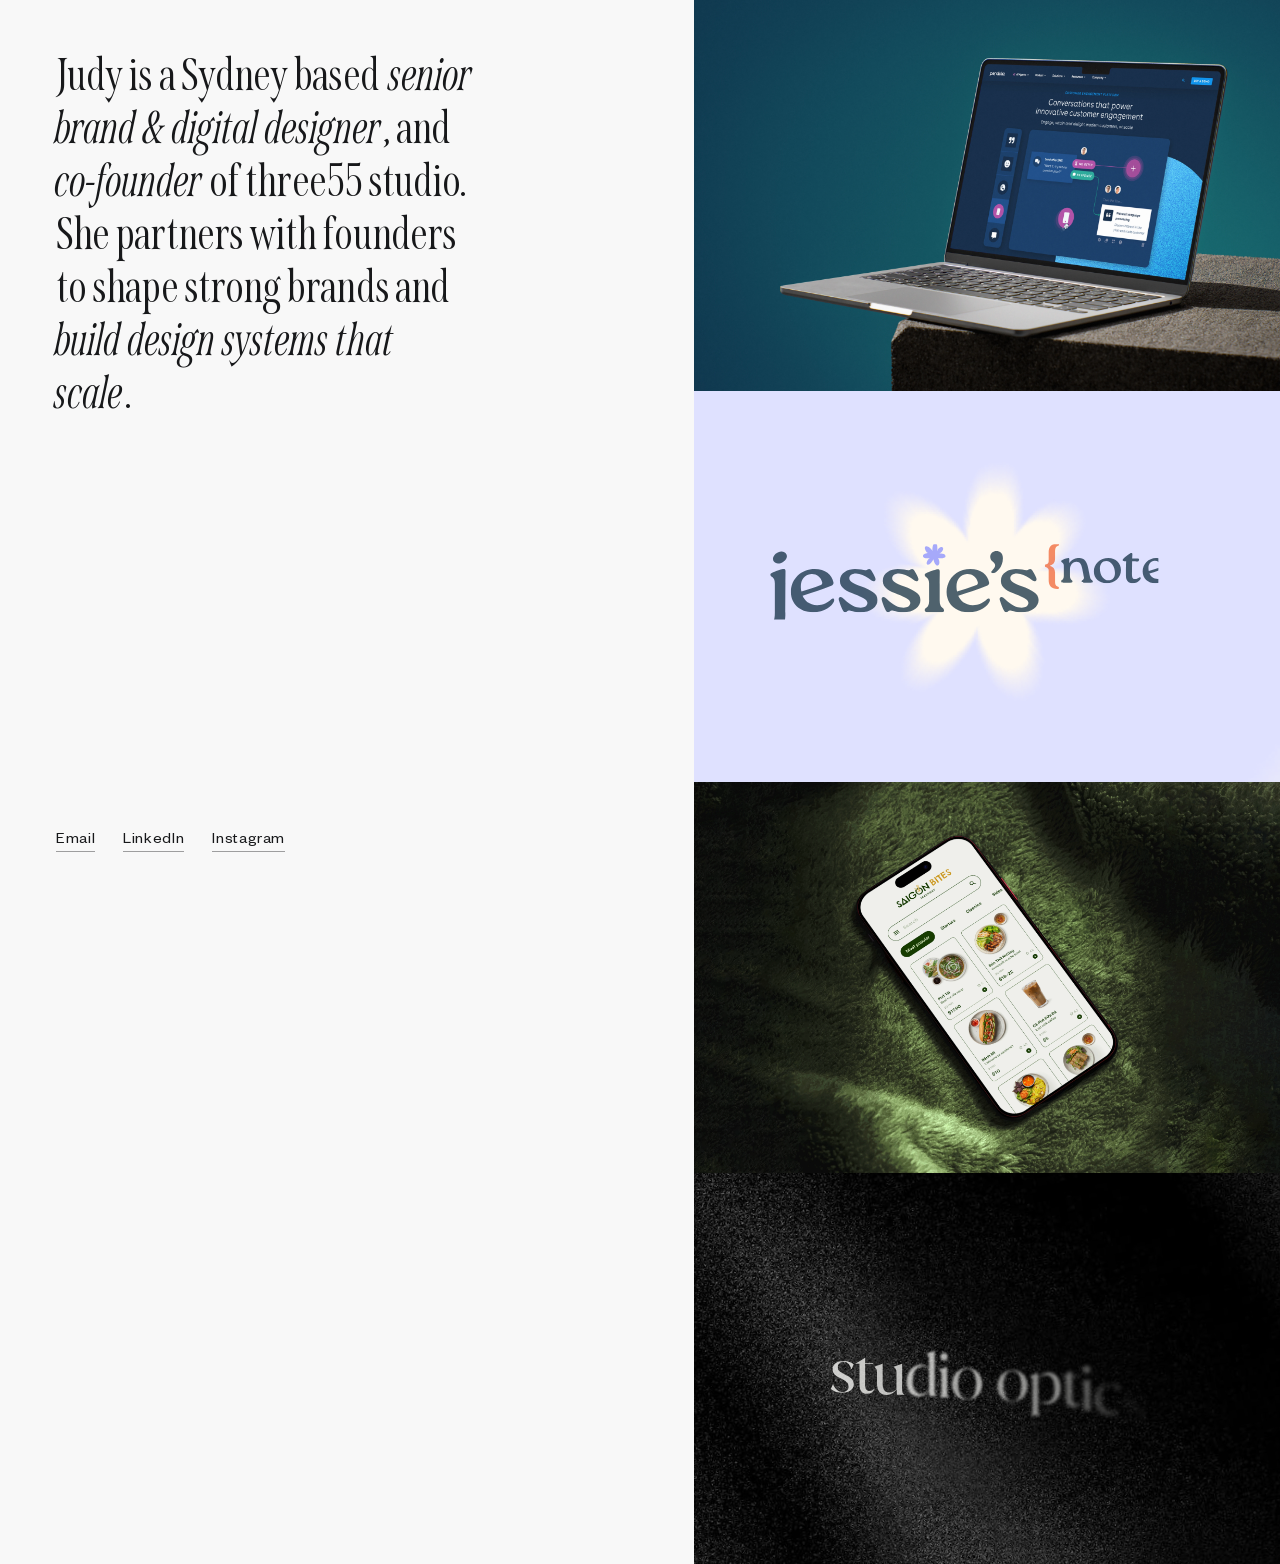
==== commit a07a60c8: "Use a dedicated share image for the homepage, and absolute OG URLs Relative og:image paths stop some" ====
--- a/index.html
+++ b/index.html
@@ -9,7 +9,7 @@
 <meta property="og:type" content="website">
 <meta property="og:title" content="Judy Lai — Brand &amp; Digital Designer">
 <meta property="og:description" content="Senior brand and digital designer based in Sydney, Australia. Co-founder of three55 studio.">
-<meta property="og:image" content="./assets/cover-pendula.jpg">
+<meta property="og:image" content="https://judylai.co/assets/judylai.co-opengraph.jpg">
 <meta name="twitter:card" content="summary_large_image">
 <link rel="icon" href="/favicon2.svg" type="image/svg+xml">
 <link rel="stylesheet" href="/css/site.css">
--- a/css/site.css
+++ b/css/site.css
@@ -10,6 +10,7 @@
    ------------------------------------------------------------------------ */
 @font-face { font-family: 'Span Compressed'; src: url('../fonts/SpanCompressed-Light.woff2') format('woff2');         font-weight: 300; font-display: swap; }
 @font-face { font-family: 'Span Compressed'; src: url('../fonts/SpanCompressed-Regular.woff2') format('woff2');       font-weight: 400; font-display: swap; }
+@font-face { font-family: 'Span Compressed'; src: url('../fonts/SpanCompressed-LightItalic.woff2') format('woff2');   font-weight: 300; font-style: italic; font-display: swap; }
 @font-face { font-family: 'Span Compressed'; src: url('../fonts/SpanCompressed-RegularItalic.woff2') format('woff2'); font-weight: 400; font-style: italic; font-display: swap; }
 @font-face { font-family: 'Founders Grotesk'; src: url('../fonts/FoundersGrotesk-Light.woff2') format('woff2');    font-weight: 300; font-display: swap; }
 @font-face { font-family: 'Founders Grotesk'; src: url('../fonts/FoundersGrotesk-Regular.woff2') format('woff2');  font-weight: 400; font-display: swap; }
@@ -19,7 +20,7 @@
 
 /* --- Tokens --------------------------------------------------------------- */
 :root {
-  --paper:  #F6F3EE;
+  --paper:  #F8F8F8;
   --ink:    #17181A;
   --ink-60: #454641;
   --ink-40: #8A8578;
@@ -42,15 +43,20 @@
   -webkit-font-smoothing: antialiased;
 }
 
-::selection { background: var(--accent); color: var(--paper); }
+::selection { background: var(--ink); color: var(--paper); }
+
+/* Custom cursor, 24px with the hotspot in the middle. Safari ignores SVG
+   cursors, so a PNG of the same mark follows as its fallback; links keep the
+   browser's hand pointer. */
+body {
+  cursor: url('/assets/cursor.svg') 12 12,
+          url('/assets/cursor.png') 12 12,
+          auto;
+}
 
 img, video { max-width: 100%; }
 
-/* Each case study sets its own selection colour via a body class. */
-body.case-pendula      ::selection { background: #008FEF; color: #fff; }
-body.case-jessiesnotes ::selection { background: #2B4EFF; color: #fff; }
-body.case-saigonbites  ::selection { background: #C1502E; color: #fff; }
-body.case-studiooptics ::selection { background: #3F7D6E; color: #fff; }
+/* One selection colour everywhere — the per-case-study brand colours are gone. */
 
 /* --- Links ---------------------------------------------------------------- */
 /* Replaces the design export's `style-hover` attribute. */
@@ -207,7 +213,7 @@
   align-items: center;
   justify-content: space-between;
   padding: 28px var(--gutter);
-  background: rgba(246, 243, 238, 0.9);
+  background: rgba(248, 248, 248, 0.9);
   backdrop-filter: blur(8px);
   border-bottom: 1px solid rgba(23, 24, 26, 0.08);
 }
@@ -347,6 +353,12 @@
 
 /* Media sections */
 .case-media { padding: 0 var(--gutter) 96px; max-width: 1180px; }
+
+/* Images sit 24px apart everywhere, the same as inside a stack or grid, so a
+   run of media sections reads as one sequence. The 96px above stays where a
+   media section is followed by something else — a quote, or the footer. */
+.case-media:has(+ .case-media) { padding-bottom: 24px; }
+
 .case-media__stack { display: flex; flex-direction: column; gap: 24px; }
 .case-media__grid { display: grid; grid-template-columns: 1fr 1fr; gap: 24px; }
 
@@ -361,6 +373,7 @@
 
 .span-2 { grid-column: span 2; }
 .ratio-16-9 { aspect-ratio: 16 / 9; object-fit: cover; }
+.ratio-3-2  { aspect-ratio: 3 / 2;  object-fit: cover; }
 .ratio-1-1  { aspect-ratio: 1 / 1;  object-fit: cover; }
 
 /* Lottie containers are empty until JS injects an SVG. That SVG carries its own
@@ -376,10 +389,10 @@
 .rounded { border-radius: 12px; overflow: hidden; }
 
 /* --- Footer --------------------------------------------------------------- */
+/* Mirrors the header: full-width rule, same 28px padding and line colour. */
 .site-footer {
-  padding: 64px var(--gutter) 48px;
-  max-width: 1180px;
-  border-top: 1px solid var(--rule);
+  padding: 28px var(--gutter);
+  border-top: 1px solid rgba(23, 24, 26, 0.08);
 }
 
 .site-footer__nav {
@@ -387,7 +400,7 @@
   justify-content: space-between;
   align-items: flex-start;
   gap: 40px;
-  margin-bottom: 48px;
+  margin-bottom: 28px;
 }
 
 .site-footer__next {
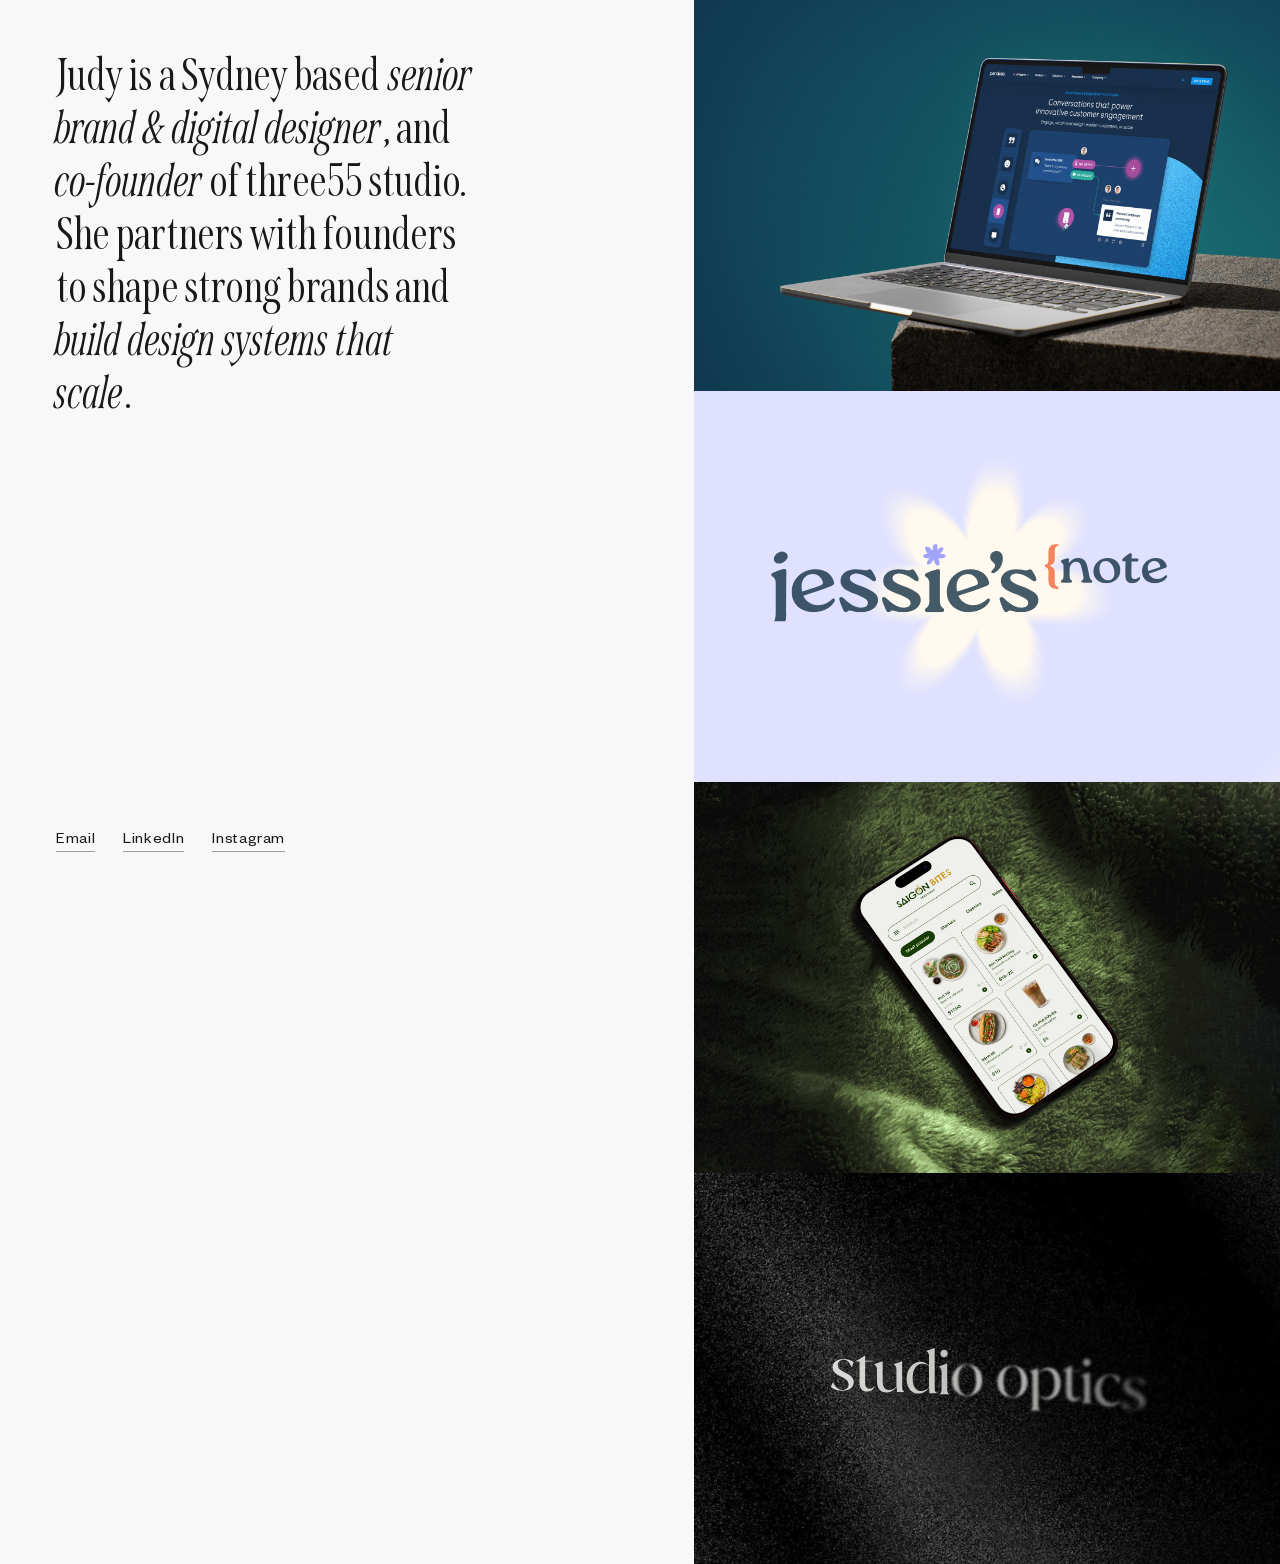
==== commit 646effb5: "Copy edits: $30M on the Pendula card, Notion in the Studio Optics solution Co-Authored-By: Claude Op" ====
--- a/index.html
+++ b/index.html
@@ -37,7 +37,7 @@
         <div class="proj-card__media">
           <img src="/assets/pendula-homepage-card.webp" alt="Pendula">
           <div class="proj-overlay">
-            <p>An enterprise level rebrand that led to a 30M acquisition</p>
+            <p>An enterprise level rebrand that led to a $30M acquisition</p>
           </div>
         </div>
       </a>
